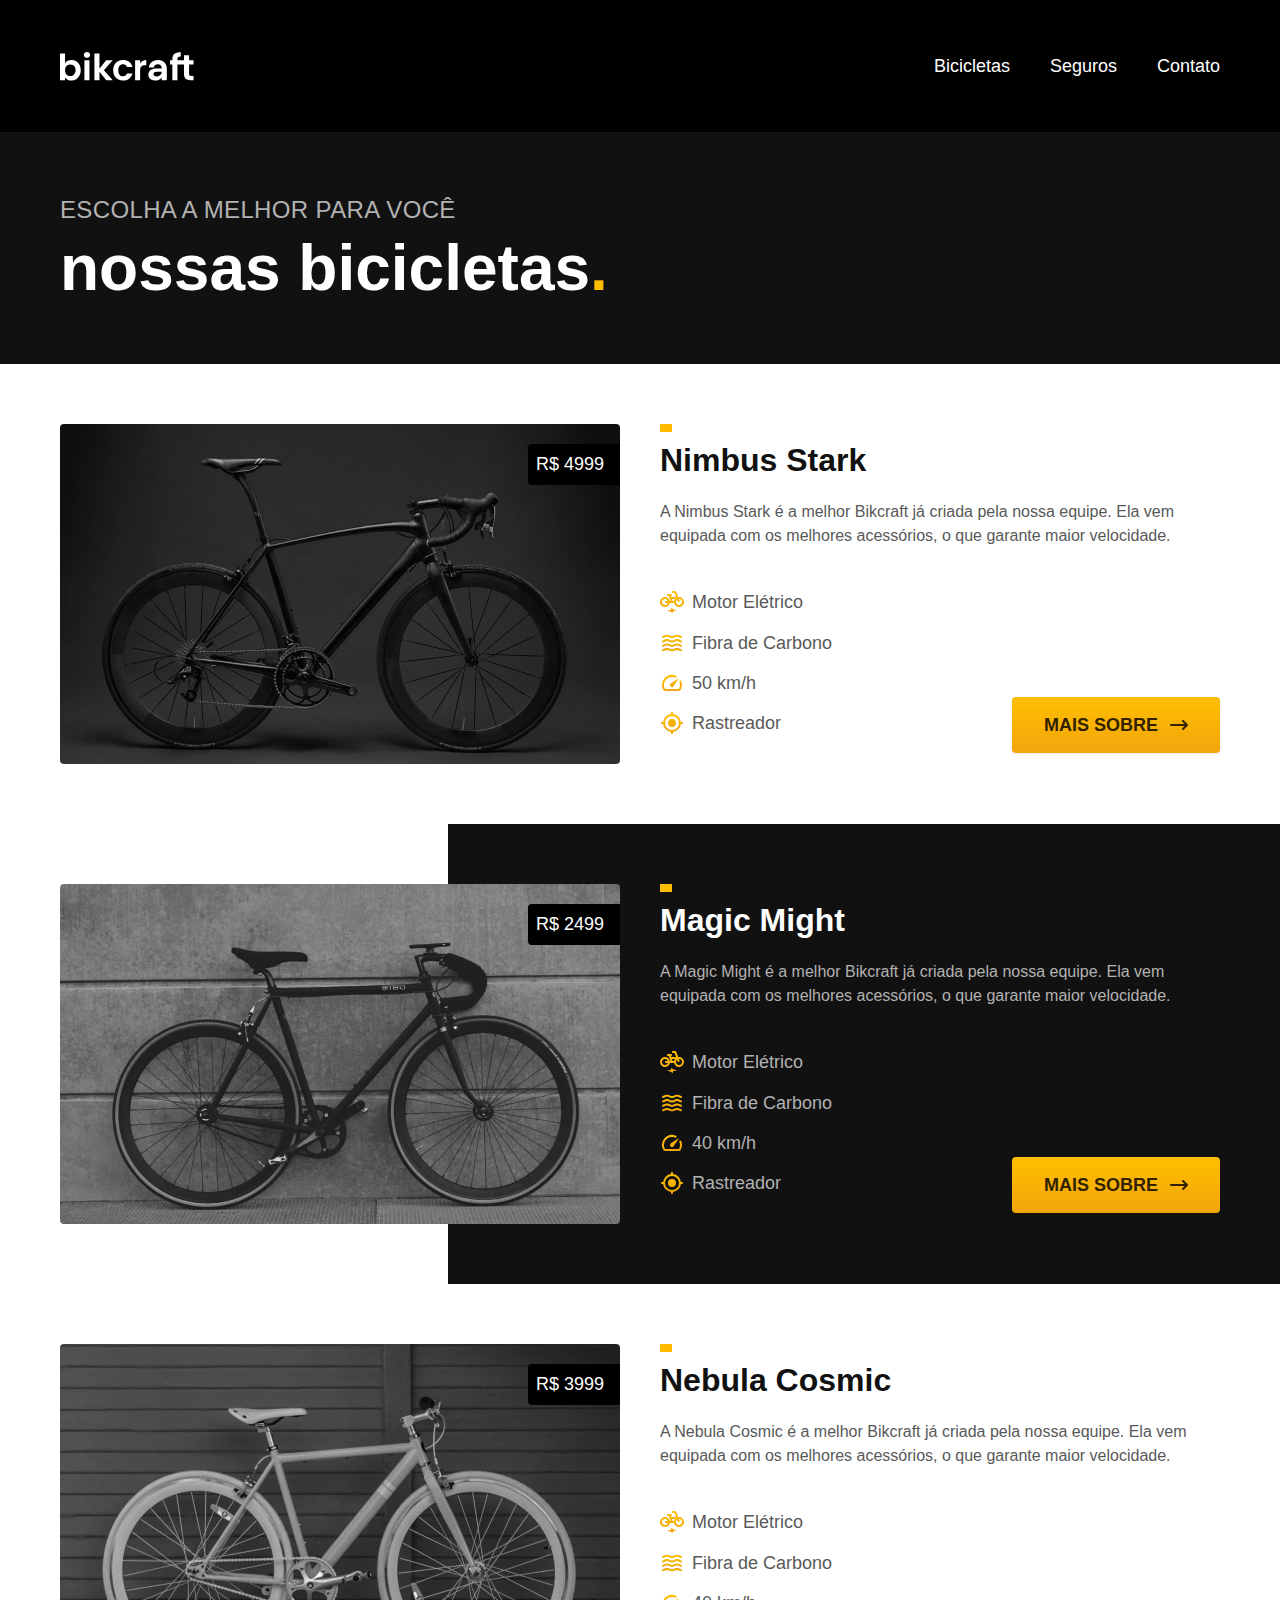
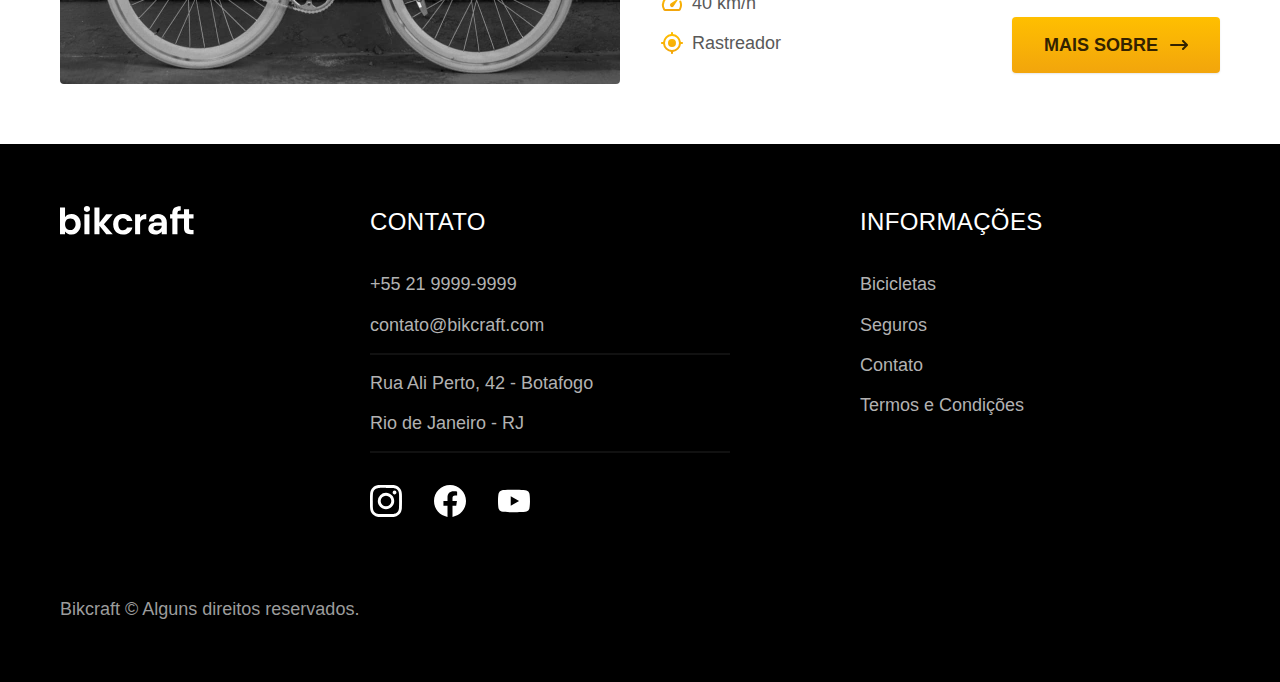
==== bicicletas.html @ 9d976a9d "página de termos e bicicletas" ====
<!DOCTYPE html>
<html lang="pt-br">

<head>
  <meta charset="UTF-8">
  <meta name="viewport" content="width=device-width, initial-scale=1.0">
  <title>Bicicletas | Bikcraft</title>
  <meta name="description" content="Bicicletas.">
  <link rel="stylesheet" href="./css/style.css">
  <!-- <link rel="preconnect" href="https://fonts.googleapis.com">
  <link rel="preconnect" href="https://fonts.gstatic.com" crossorigin>
  <link href="https://fonts.googleapis.com/css2?family=Merriweather:ital,wght@1,900&family=Poppins:wght@400;600&family=Roboto:wght@400;500&display=swap" rel="stylesheet"> -->
</head>

<body id="bicicletas">

  <header class="header-bg">
    <div class="container header">
      <a href="./"><img src="./img/bikcraft.svg" alt="bikcraft"></a>
      <nav aria-label="primaria">
        <ul class="header-menu font-1-m cor-0">
          <li><a href="./bicicletas.html">Bicicletas</a></li>
          <li><a href="./seguros.html">Seguros</a></li>
          <li><a href="./contato.html">Contato</a></li>
        </ul>
      </nav>
    </div>
  </header>

  <main>
    <div class="titulo-bg">
      <div class="container titulo">
        <p class="font-2-l-b cor-5">Escolha a melhor para você</p>
        <h1 class="font-1-xxl cor-0">nossas bicicletas<span class="cor-p1">.</span></h1>
      </div>
    </div>


    <div class="container bicicletas">
      <div class="bicicletas-imagem">
        <img src="./img/bicicletas/nimbus.jpg" alt="Bicicleta Preta">
        <span class="font-2-m cor-0">R$ 4999</span>
      </div>
      <div class="bicicletas-conteudo">
        <h2 class="font-1-xl">Nimbus Stark</h2>
        <p class="font-2-s cor-8">A Nimbus Stark é a melhor Bikcraft já criada pela nossa equipe. Ela vem equipada com os melhores acessórios, o que garante maior velocidade.</p>
        <ul class="font-1-m cor-8">
          <li>
            <img src="./img/icones/eletrica.svg" alt="">
            Motor Elétrico
          </li>
          <li>
            <img src="./img/icones/carbono.svg" alt="">
            Fibra de Carbono
          </li>
          <li>
            <img src="./img/icones/velocidade.svg" alt="">
            50 km/h
          </li>
          <li>
            <img src="./img/icones/rastreador.svg" alt="">
            Rastreador
          </li>
        </ul>
        <a class="botao seta" href="./bicicletas/nimbus.html">Mais Sobre</a>
      </div>
    </div>


    <div class="bicicletas-bg">
      <div class="container bicicletas">
        <div class="bicicletas-imagem">
          <img src="./img/bicicletas/magic.jpg" alt="Bicicleta Preta">
          <span class="font-2-m cor-0">R$ 2499</span>
        </div>
        <div class="bicicletas-conteudo">
          <h2 class="font-1-xl cor-0">Magic Might</h2>
          <p class="font-2-s cor-5">A Magic Might é a melhor Bikcraft já criada pela nossa equipe. Ela vem equipada com os melhores acessórios, o que garante maior velocidade.</p>
          <ul class="font-1-m cor-5">
            <li>
              <img src="./img/icones/eletrica.svg" alt="">
              Motor Elétrico
            </li>
            <li>
              <img src="./img/icones/carbono.svg" alt="">
              Fibra de Carbono
            </li>
            <li>
              <img src="./img/icones/velocidade.svg" alt="">
              40 km/h
            </li>
            <li>
              <img src="./img/icones/rastreador.svg" alt="">
              Rastreador
            </li>
          </ul>
          <a class="botao seta" href="./bicicletas/magic.html">Mais Sobre</a>
        </div>
      </div>
    </div>

    <div class="container bicicletas">
      <div class="bicicletas-imagem">
        <img src="./img/bicicletas/nebula.jpg" alt="Bicicleta Preta">
        <span class="font-2-m cor-0">R$ 3999</span>
      </div>
      <div class="bicicletas-conteudo">
        <h2 class="font-1-xl">Nebula Cosmic</h2>
        <p class="font-2-s cor-8">A Nebula Cosmic é a melhor Bikcraft já criada pela nossa equipe. Ela vem equipada com os melhores acessórios, o que garante maior velocidade.</p>
        <ul class="font-1-m cor-8">
          <li>
            <img src="./img/icones/eletrica.svg" alt="">
            Motor Elétrico
          </li>
          <li>
            <img src="./img/icones/carbono.svg" alt="">
            Fibra de Carbono
          </li>
          <li>
            <img src="./img/icones/velocidade.svg" alt="">
            40 km/h
          </li>
          <li>
            <img src="./img/icones/rastreador.svg" alt="">
            Rastreador
          </li>
        </ul>
        <a class="botao seta" href="./bicicletas/nebula.html">Mais Sobre</a>
      </div>
    </div>


  </main>

  <footer class="footer-bg">
    <div class="container footer">
      <img src="./img/bikcraft.svg" alt="Bikcraft">
      <div class="footer-contato">
        <h3 class="font-2-l-b cor-0">Contato</h3>
        <ul class="font-2-m cor-5">
          <li><a href="tel:+5521999999999">+55 21 9999-9999</a></li>
          <li><a href="mailto:contato@bikcraft.com">contato@bikcraft.com</a></li>
          <li>Rua Ali Perto, 42 - Botafogo</li>
          <li>Rio de Janeiro - RJ</li>
        </ul>
        <div class="footer-redes">
          <a href="./"><img src="./img/redes/instagram.svg" alt="Instragram"></a>
          <a href="./"><img src="./img/redes/facebook.svg" alt="Facebook"></a>
          <a href="./"><img src="./img/redes/youtube.svg" alt="Youtube"></a>
        </div>
      </div>
      <div class="footer-informacoes">
        <h3 class="font-2-l-b cor-0">Informações</h3>
        <nav>
          <ul class="font-1-m cor-5">
            <li><a href="./bicicletas.html">Bicicletas</a></li>
            <li><a href="./seguros.html">Seguros</a></li>
            <li><a href="./contato.html">Contato</a></li>
            <li><a href="./termos.html">Termos e Condições</a></li>
          </ul>
        </nav>
      </div>
      <p class="footer-copy font-2-m cor-6">Bikcraft © Alguns direitos reservados.</p>
    </div>
  </footer>


  <script src="script.js"></script>
</body>

</html>
---- css/style.css ----
@import "./global/global.css";
@import "./utilidades/tipografia.css";
@import "./utilidades/cores.css";

@import "./global/header.css";
@import "./global/footer.css";

/* Utilidades */
@import "./utilidades/componentes.css";

/* Home */
@import "./home/introducao.css";
@import "./home/tecnologia.css";
@import "./home/parceiros.css";
@import "./home/depoimento.css";

/* Bicicletas */
@import "./bicicletas/bicicletas-lista.css";
@import "./bicicletas/bicicletas.css";

/* Seguros */
@import "./seguros/seguros.css";

/* Termos */
@import "./termos/termos.css";
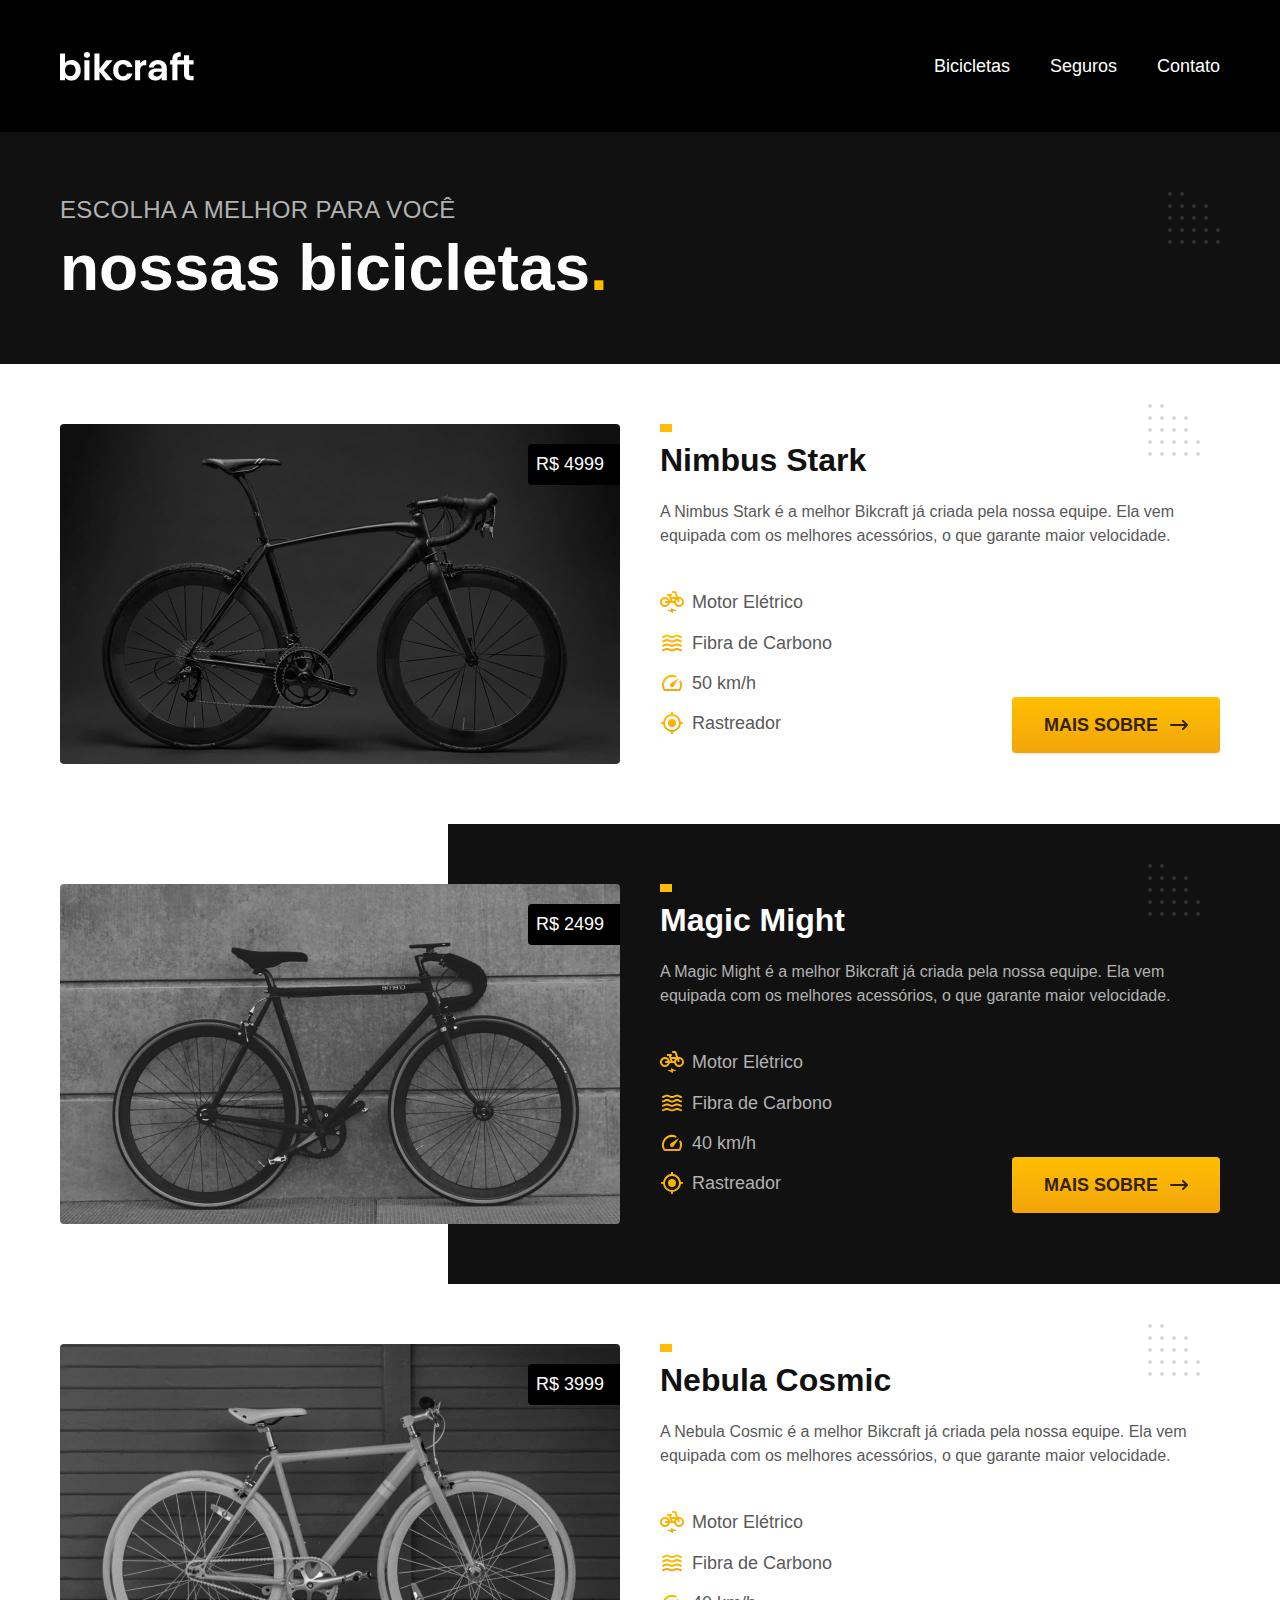
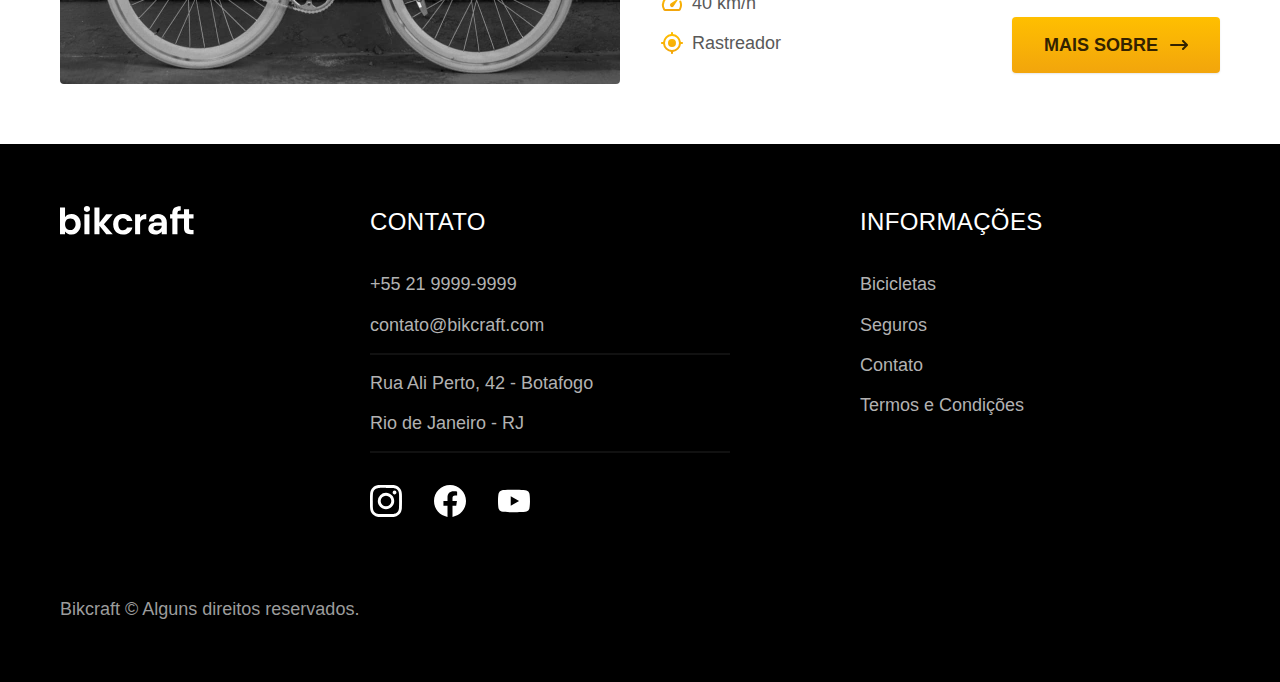
==== commit ab97403e: "Conclusão paginas html e estilo css" ====
--- a/bicicletas.html
+++ b/bicicletas.html
@@ -6,17 +6,15 @@
   <meta name="viewport" content="width=device-width, initial-scale=1.0">
   <title>Bicicletas | Bikcraft</title>
   <meta name="description" content="Bicicletas.">
+  <link rel="preload" href="./css/style.css" as="style">
   <link rel="stylesheet" href="./css/style.css">
-  <!-- <link rel="preconnect" href="https://fonts.googleapis.com">
-  <link rel="preconnect" href="https://fonts.gstatic.com" crossorigin>
-  <link href="https://fonts.googleapis.com/css2?family=Merriweather:ital,wght@1,900&family=Poppins:wght@400;600&family=Roboto:wght@400;500&display=swap" rel="stylesheet"> -->
 </head>
 
 <body id="bicicletas">
 
   <header class="header-bg">
     <div class="container header">
-      <a href="./"><img src="./img/bikcraft.svg" alt="bikcraft"></a>
+      <a href="./"><img src="./img/bikcraft.svg" width="136" height="32" alt="bikcraft"></a>
       <nav aria-label="primaria">
         <ul class="header-menu font-1-m cor-0">
           <li><a href="./bicicletas.html">Bicicletas</a></li>
@@ -38,7 +36,7 @@
 
     <div class="container bicicletas">
       <div class="bicicletas-imagem">
-        <img src="./img/bicicletas/nimbus.jpg" alt="Bicicleta Preta">
+        <img src="./img/bicicletas/nimbus.jpg" width="1120" height="680" alt="Bicicleta Preta">
         <span class="font-2-m cor-0">R$ 4999</span>
       </div>
       <div class="bicicletas-conteudo">
@@ -46,19 +44,19 @@
         <p class="font-2-s cor-8">A Nimbus Stark é a melhor Bikcraft já criada pela nossa equipe. Ela vem equipada com os melhores acessórios, o que garante maior velocidade.</p>
         <ul class="font-1-m cor-8">
           <li>
-            <img src="./img/icones/eletrica.svg" alt="">
+            <img src="./img/icones/eletrica.svg" width="24" height="24" alt="">
             Motor Elétrico
           </li>
           <li>
-            <img src="./img/icones/carbono.svg" alt="">
+            <img src="./img/icones/carbono.svg" width="24" height="24" alt="">
             Fibra de Carbono
           </li>
           <li>
-            <img src="./img/icones/velocidade.svg" alt="">
+            <img src="./img/icones/velocidade.svg" width="24" height="24" alt="">
             50 km/h
           </li>
           <li>
-            <img src="./img/icones/rastreador.svg" alt="">
+            <img src="./img/icones/rastreador.svg" width="24" height="24" alt="">
             Rastreador
           </li>
         </ul>
@@ -70,7 +68,7 @@
     <div class="bicicletas-bg">
       <div class="container bicicletas">
         <div class="bicicletas-imagem">
-          <img src="./img/bicicletas/magic.jpg" alt="Bicicleta Preta">
+          <img src="./img/bicicletas/magic.jpg" width="1120" height="680" alt="Bicicleta Preta">
           <span class="font-2-m cor-0">R$ 2499</span>
         </div>
         <div class="bicicletas-conteudo">
@@ -78,19 +76,19 @@
           <p class="font-2-s cor-5">A Magic Might é a melhor Bikcraft já criada pela nossa equipe. Ela vem equipada com os melhores acessórios, o que garante maior velocidade.</p>
           <ul class="font-1-m cor-5">
             <li>
-              <img src="./img/icones/eletrica.svg" alt="">
+              <img src="./img/icones/eletrica.svg" width="24" height="24" alt="">
               Motor Elétrico
             </li>
             <li>
-              <img src="./img/icones/carbono.svg" alt="">
+              <img src="./img/icones/carbono.svg" width="24" height="24" alt="">
               Fibra de Carbono
             </li>
             <li>
-              <img src="./img/icones/velocidade.svg" alt="">
+              <img src="./img/icones/velocidade.svg" width="24" height="24" alt="">
               40 km/h
             </li>
             <li>
-              <img src="./img/icones/rastreador.svg" alt="">
+              <img src="./img/icones/rastreador.svg" width="24" height="24" alt="">
               Rastreador
             </li>
           </ul>
@@ -101,7 +99,7 @@
 
     <div class="container bicicletas">
       <div class="bicicletas-imagem">
-        <img src="./img/bicicletas/nebula.jpg" alt="Bicicleta Preta">
+        <img src="./img/bicicletas/nebula.jpg" width="1120" height="680" alt="Bicicleta Preta">
         <span class="font-2-m cor-0">R$ 3999</span>
       </div>
       <div class="bicicletas-conteudo">
@@ -109,19 +107,19 @@
         <p class="font-2-s cor-8">A Nebula Cosmic é a melhor Bikcraft já criada pela nossa equipe. Ela vem equipada com os melhores acessórios, o que garante maior velocidade.</p>
         <ul class="font-1-m cor-8">
           <li>
-            <img src="./img/icones/eletrica.svg" alt="">
+            <img src="./img/icones/eletrica.svg" width="24" height="24" alt="">
             Motor Elétrico
           </li>
           <li>
-            <img src="./img/icones/carbono.svg" alt="">
+            <img src="./img/icones/carbono.svg" width="24" height="24" alt="">
             Fibra de Carbono
           </li>
           <li>
-            <img src="./img/icones/velocidade.svg" alt="">
+            <img src="./img/icones/velocidade.svg" width="24" height="24" alt="">
             40 km/h
           </li>
           <li>
-            <img src="./img/icones/rastreador.svg" alt="">
+            <img src="./img/icones/rastreador.svg" width="24" height="24" alt="">
             Rastreador
           </li>
         </ul>
@@ -134,7 +132,7 @@
 
   <footer class="footer-bg">
     <div class="container footer">
-      <img src="./img/bikcraft.svg" alt="Bikcraft">
+      <img src="./img/bikcraft.svg" width="136" height="32" alt="Bikcraft">
       <div class="footer-contato">
         <h3 class="font-2-l-b cor-0">Contato</h3>
         <ul class="font-2-m cor-5">
@@ -144,9 +142,9 @@
           <li>Rio de Janeiro - RJ</li>
         </ul>
         <div class="footer-redes">
-          <a href="./"><img src="./img/redes/instagram.svg" alt="Instragram"></a>
-          <a href="./"><img src="./img/redes/facebook.svg" alt="Facebook"></a>
-          <a href="./"><img src="./img/redes/youtube.svg" alt="Youtube"></a>
+          <a href="./"><img src="./img/redes/instagram.svg" width="32" height="32" alt="Instragram"></a>
+          <a href="./"><img src="./img/redes/facebook.svg" width="32" height="32" alt="Facebook"></a>
+          <a href="./"><img src="./img/redes/youtube.svg" width="32" height="32" alt="Youtube"></a>
         </div>
       </div>
       <div class="footer-informacoes">
@@ -165,7 +163,6 @@
   </footer>
 
 
-  <script src="script.js"></script>
 </body>
 
 </html>--- a/css/style.css
+++ b/css/style.css
@@ -7,6 +7,7 @@
 
 /* Utilidades */
 @import "./utilidades/componentes.css";
+@import "./utilidades/formulario.css";
 
 /* Home */
 @import "./home/introducao.css";
@@ -18,8 +19,21 @@
 @import "./bicicletas/bicicletas-lista.css";
 @import "./bicicletas/bicicletas.css";
 
+/* Bicicleta */
+@import "./bicicleta/bicicleta.css";
+@import "./bicicleta/seguro.css";
+
 /* Seguros */
 @import "./seguros/seguros.css";
+@import "./seguros/vantagens.css";
+@import "./seguros/perguntas.css";
 
 /* Termos */
 @import "./termos/termos.css";
+
+/* Contato */
+@import "./contato/contato.css";
+@import "./contato/lojas.css";
+
+/* Orcamento */
+@import "./orcamento/orcamento.css";
--- a/css/style.css
+++ b/css/style.css
@@ -7,6 +7,7 @@
 
 /* Utilidades */
 @import "./utilidades/componentes.css";
+@import "./utilidades/formulario.css";
 
 /* Home */
 @import "./home/introducao.css";
@@ -18,8 +19,21 @@
 @import "./bicicletas/bicicletas-lista.css";
 @import "./bicicletas/bicicletas.css";
 
+/* Bicicleta */
+@import "./bicicleta/bicicleta.css";
+@import "./bicicleta/seguro.css";
+
 /* Seguros */
 @import "./seguros/seguros.css";
+@import "./seguros/vantagens.css";
+@import "./seguros/perguntas.css";
 
 /* Termos */
 @import "./termos/termos.css";
+
+/* Contato */
+@import "./contato/contato.css";
+@import "./contato/lojas.css";
+
+/* Orcamento */
+@import "./orcamento/orcamento.css";
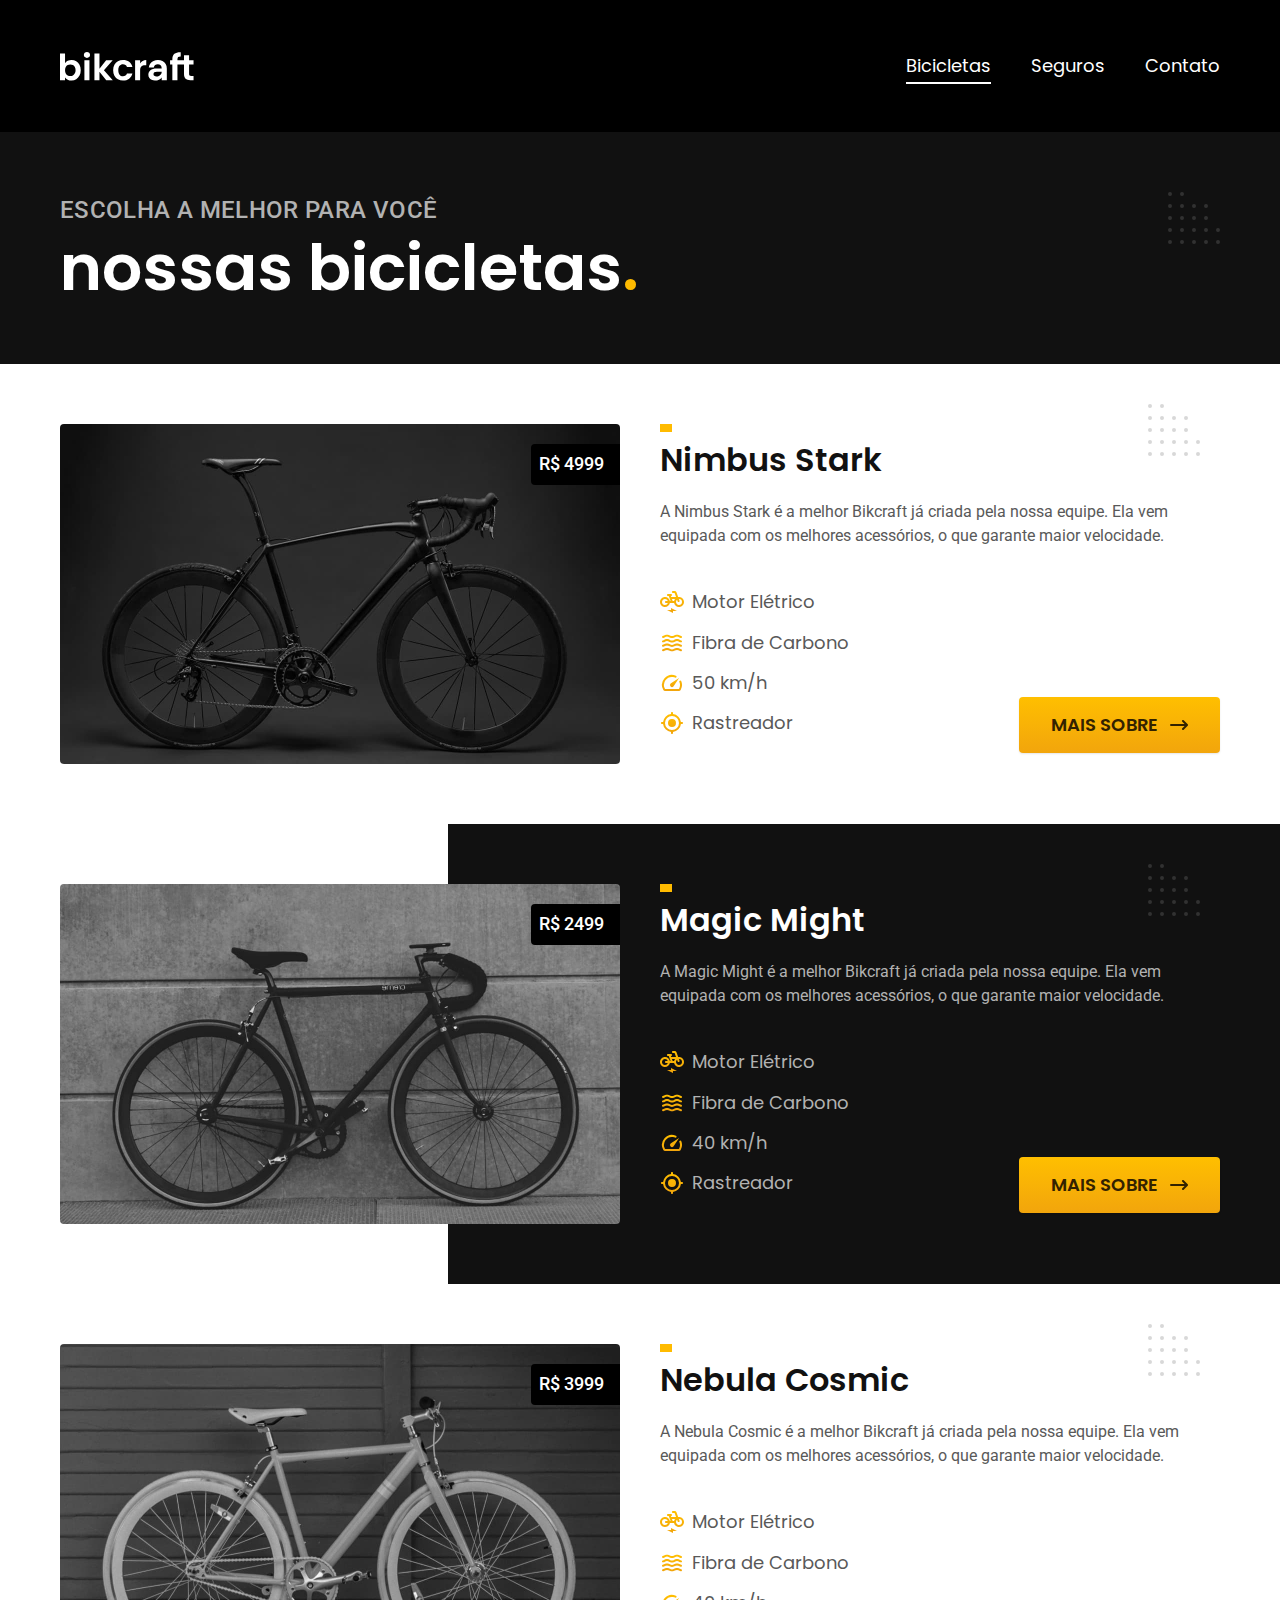
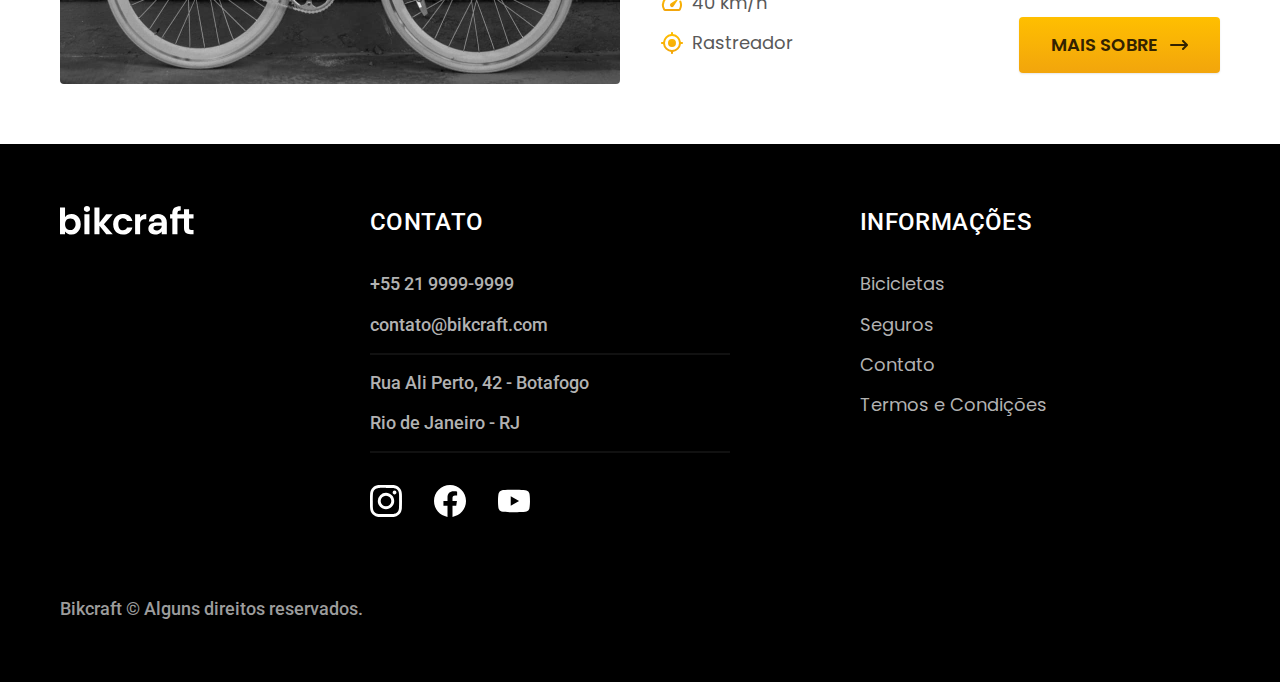
==== commit 9022a8e8: "Otimizado para produção" ====
--- a/bicicletas.html
+++ b/bicicletas.html
@@ -6,8 +6,13 @@
   <meta name="viewport" content="width=device-width, initial-scale=1.0">
   <title>Bicicletas | Bikcraft</title>
   <meta name="description" content="Bicicletas.">
-  <link rel="preload" href="./css/style.css" as="style">
-  <link rel="stylesheet" href="./css/style.css">
+  <link rel="icon" href="./favicon.svg" type="image/svg+xml">
+  <link rel="preload" href="./css/style.min.css" as="style">
+  <link rel="stylesheet" href="./css/style.min.css">
+  <link rel="preconnect" href="https://fonts.googleapis.com">
+  <link rel="preconnect" href="https://fonts.gstatic.com" crossorigin>
+  <link href="https://fonts.googleapis.com/css2?family=Merriweather:ital,wght@1,900&family=Poppins:wght@400;600&family=Roboto:wght@400;500&display=swap" rel="stylesheet">
+  <script>document.documentElement.classList.add('js')</script>
 </head>
 
 <body id="bicicletas">
@@ -162,7 +167,7 @@
     </div>
   </footer>
 
-
+  <script src="./js/script.js"></script>
 </body>
 
 </html>--- a/css/style.min.css
+++ b/css/style.min.css
@@ -0,0 +1 @@
+body{margin:0;font-family:Arial,Helvetica,sans-serif;color:#111}blockquote,dd,h1,h2,h3,h4 ul,p{margin:0}ul{padding:0;list-style:none}a{text-decoration:none;color:inherit}img{max-width:100%;height:auto;display:block}img[src$=".jpg"]{border-radius:4px}.font-1-xs{font:400 0.75rem/1.35 Poppins,sans-serif}.font-2-xs{font:400 0.875rem/1.43 Roboto,sans-serif}.font-1-s{font:400 1rem/1.5 Poppins,sans-serif}.font-2-s{font:400 1rem/1.5 Roboto,sans-serif}.font-1-m,.font-1-m-b{font:400 1.125rem/1.35 Poppins,sans-serif}.font-1-m-b{font-weight:600}.font-2-m{font:500 1.125rem/1.35 Roboto,sans-serif}.font-1-l{font:400 1.5rem/1.5 Poppins,sans-serif}.font-2-l,.font-2-l-b{font:400 1.5rem/1.5 Roboto,sans-serif}.font-2-l-b{font-weight:500;letter-spacing:.015em;text-transform:uppercase}.font-1-xl{font:600 2rem/1.25 Poppins,sans-serif}.font-2-xl{font:500 2rem/1.25 Roboto,sans-serif}.font-1-xxl{font:600 4rem/1.125 Poppins,sans-serif}@media (max-width:1200px){.font-1-xxl{font-size:3rem}.font-2-l,.font-2-l-b{font-size:1.125rem}}@media (max-width:800px){.font-1-xxl{font-size:2rem}.font-1-xl,.font-2-xl{font-size:1.5rem}}:root{--cor-0:#ffffff;--cor-1:#f7f7f7;--cor-2:#ededed;--cor-3:#dedede;--cor-4:#cccccc;--cor-5:#b2b2b2;--cor-6:#9c9c9c;--cor-7:#717171;--cor-8:#595959;--cor-9:#404040;--cor-10:#2e2e2e;--cor-11:#111111;--cor-12:#000000;--cor-p1:#ffbb00;--cor-p2:#e5a40b;--cor-p3:#a66f00;--cor-p4:#664400;--cor-p5:#332200}.cor-0{color:var(--cor-0)}.cor-1{color:var(--cor-1)}.cor-2{color:var(--cor-2)}.cor-3{color:var(--cor-3)}.cor-4{color:var(--cor-4)}.cor-5{color:var(--cor-5)}.cor-6{color:var(--cor-6)}.cor-7{color:var(--cor-7)}.cor-8{color:var(--cor-8)}.cor-9{color:var(--cor-9)}.cor-10{color:var(--cor-10)}.cor-11{color:var(--cor-11)}.cor-12{color:var(--cor-12)}.cor-p1{color:var(--cor-p1)}.cor-p2{color:var(--cor-p2)}.cor-p3{color:var(--cor-p3)}.cor-p4{color:var(--cor-p4)}.cor-p5{color:var(--cor-p5)}.js .fadeInDown{transform:translate3d(0,-20px,0)}.js .fadeInUp{transform:translate3d(0,20px,0)}.js .fadeInRight{transform:translate3d(20px,0,0)}.js .fadeInLeft{transform:translate3d(-20px,0,0)}.js [data-anime]{opacity:0}.js .anime{opacity:1;transform:none;transition:transform .8s,opacity .8s}.header-bg{background-color:var(--cor-12)}.header{display:flex;flex-wrap:wrap;gap:20px;justify-content:space-between;align-items:center;padding-top:20px;padding-bottom:20px}.header-menu{display:flex;flex-wrap:wrap;gap:40px}.header-menu a{display:inline-block;padding:16px 0;position:relative}.header-menu a::after{content:"";display:block;height:2px;width:0;background:var(--cor-0);margin-top:4px;position:absolute}.header-menu a.ativo::after,.header-menu a:hover::after{width:100%;transition:.3s}@media (max-width:800px){.header-menu{gap:20px}.header-menu a{background:var(--cor-11);padding:12px 16px;border-radius:4px}.header-menu a:hover{background:var(--cor-10)}.header a::after{display:none}}@media (max-width:600px){.header-menu{gap:12px}.header-menu a{padding:8px 12px;font-size:14px}}.footer-bg{background-color:var(--cor-12)}.footer{display:grid;grid-template-columns:3fr 5fr 4fr;gap:40px;padding-top:60px;padding-bottom:60px}.footer h3{margin-bottom:32px}.footer-contato ul{margin-bottom:32px}.footer-contato li:nth-child(2n)::after{content:"";display:block;max-width:360px;height:2px;background-color:var(--cor-11);margin-top:16px}.footer li{margin-bottom:16px}.footer-redes{display:flex;gap:32px}.footer a:hover{color:var(--cor-0)}.footer-copy{grid-column:1/-1;margin-top:40px}@media (max-width:800px){.footer>img{display:none}.footer{grid-template-columns:repeat(2,1fr)}}@media (max-width:600px){.footer{grid-template-columns:1fr;gap:60px}.footer-copy{margin-top:0}}.container{box-sizing:border-box;max-width:1200px;padding-left:20px;padding-right:20px;margin-left:auto;margin-right:auto}.botao{display:inline-block;padding:16px 32px;background:linear-gradient(#ffbf00,#f2a50c);border-radius:4px;box-shadow:0 1px 2px rgba(0,0,0,.1);text-transform:uppercase;color:var(--cor-p5);font:600 1.125rem/1.35 Poppins,sans-serif;max-width:max-content;border:none;cursor:pointer}.botao:hover{background:linear-gradient(#ffb60d,#e59317)}.botao.secundario{background:var(--cor-10);color:var(--cor-2)}.botao.secundario:hover{background:var(--cor-9)}.botao.seta{display:flex;align-items:center}.botao.seta::after{content:"";display:inline-block;width:18px;height:10px;margin-left:12px;background:url("../img/icones/seta.svg")}.botao.seta:hover::after{transform:translateX(4px);transition:.2s}@media (max-width:600px){.botao{padding:12px 16px;font-size:1rem}}.link{display:inline-block;color:var(--cor-p1);font:500 1.5rem/1.5 Poppins,sans-serif;text-transform:uppercase}.link::after{content:"";display:block;width:100%;height:4px;background-color:currentColor}.link:hover{color:var(--cor-0)}.titulo-bg{padding-top:60px;padding-bottom:60px;background-color:var(--cor-11)}.titulo{background:url("../img/dec/top-right.svg") no-repeat top right 20px}.titulo p{margin-bottom:4px}@media (max-width:800px){.titulo-bg{padding-top:40px;padding-bottom:40px}.titulo p{font-size:1rem;text-transform:lowercase;font-weight:400}}.form{display:grid;grid-template-columns:1fr 1fr;gap:20px}.form label{display:block;font:400 1rem/1.5 Poppins,sans-serif;margin-bottom:4px}.form .col-2{grid-column:span 2}.form input[type=email],.form input[type=text],.form textarea{font:400 1rem/1.5 Roboto,sans-serif;background:var(--cor-1);border:1px solid var(--cor-2);padding:12px;border-radius:4px;width:100%;box-sizing:border-box}.form input[type=email]:focus,.form input[type=text]:focus,.form textarea:focus{outline:0;border-color:var(--cor-p1);background:var(--cor-0);box-shadow:0 0 0 2px #fea}@media (max-width:600px){.form{grid-template-columns:1fr}.form .col-2{grid-column:1}}.introducao-bg{background:var(--cor-12) url("../img/dec/bottom-left.svg") no-repeat bottom 160px left 20px;box-shadow:inset 0 -120px var(--cor-0)}.introducao{display:grid;grid-template-columns:1fr 1fr;gap:0 40px}.introducao-conteudo{align-self:end;padding-bottom:200px}.introducao img{width:100%;height:100%;object-fit:cover;border-radius:4px}.introducao h1{margin-bottom:32px}.introducao p{margin-bottom:20px}@media (max-width:800px){.introducao-bg{background:var(--cor-11);padding-top:40px;box-shadow:inset 0 -60px var(--cor-0)}.introducao{grid-template-columns:1fr;gap:32px}.introducao-conteudo{padding-bottom:0}.introducao h1{margin-bottom:16px}.introducao img{height:300px;width:100%}}.tecnologia-bg{background-color:var(--cor-11);box-shadow:inset 0 80px var(--cor-0),inset 0 -80px var(--cor-0)}.tecnologia{display:grid;grid-template-columns:1fr 1fr;gap:40px}.tecnologia-imagem img{width:100%;height:100%;object-fit:cover;object-position:left}.tecnologia-conteudo{padding-top:160px;padding-bottom:160px}.tecnologia-conteudo>span{display:block;margin-bottom:20px}.tecnologia-conteudo h2{margin-bottom:32px}.tecnologia-conteudo>p{margin-bottom:20px}.tecnologia a{margin-bottom:80px}.tecnologia-vantagens{display:flex;gap:40px}.tecnologia-vantagens h3{margin-bottom:8px;width:max-content}.tecnologia-vantagens img{width:24px;margin-bottom:8px}@media (max-width:800px){.tecnologia-bg{box-shadow:initial}.tecnologia{grid-template-columns:1fr}.tecnologia-conteudo{padding-top:60px;padding-bottom:60px}.tecnologia-imagem{display:none}.tecnologia a{margin-bottom:60px}}@media (max-width:600px){.tecnologia-vantagens{flex-direction:column}}.parceiros{padding-top:60px;padding-bottom:120px}.parceiros h2{margin-bottom:60px}.parceiros ul{padding:0 20px;max-width:1400px;display:grid;grid-template-columns:repeat(4,1fr);margin:0 auto}.parceiros li{display:flex;padding:32px;border-left:2px solid var(--cor-2)}.parceiros img{margin:auto}.parceiros li:first-child,.parceiros li:nth-child(5){border-left:none}.parceiros li:nth-child(n+5){border-top:2px solid var(--cor-2)}@media (max-width:800px){.parceiros{padding-bottom:60px}.parceiros li{display:flex;padding:20px}.parceiros h2{margin-bottom:20px}.parceiros ul{grid-template-columns:repeat(2,1fr)}.parceiros li:nth-child(n+3){border-top:2px solid var(--cor-2)}.parceiros li:nth-child(odd){border-left:none}}.depoimento{display:grid;grid-template-columns:repeat(2,1fr);background-color:var(--cor-p1);overflow:hidden}.depoimento img{max-height:680px;width:100%;height:100%;object-fit:cover;border-radius:0}.depoimento-conteudo{padding:40px 40px 80px 80px;align-self:end;background:url("../img/dec/bottom-right-p.svg") no-repeat bottom 40px right 40px}.depoimento-conteudo p{max-width:32ch;font-family:Merriweather,serif;font-style:italic;font-weight:900;margin-bottom:32px;position:relative}.depoimento p::after,.depoimento p::before{font-size:5rem;color:var(--cor-p2);position:absolute}.depoimento p::before{content:"“";left:-50px;top:-20px}.depoimento p::after{content:"”"}@media (min-width:1200px){.depoimento img{max-height:520px}}@media (max-width:800px){.depoimento{grid-template-columns:1fr;text-align:center}.depoimento img{max-height:200px}.depoimento-conteudo{padding:40px 20px;justify-self:center}}.bicicletas-lista{padding-top:60px;padding-bottom:120px}.bicicletas-lista h2{margin-bottom:40px}.bicicletas-lista ul{display:flex;gap:40px;padding:0 20px 20px 20px;max-width:1400px;margin-left:auto;margin-right:auto;overflow-x:auto}.bicicletas-lista li{min-width:280px}#bicicleta .bicicletas-lista ul{padding:0 0 20px 0}.bicicletas-lista a{display:block}.bicicletas-lista img{margin-bottom:16px}.bicicletas-lista h3{margin-bottom:8px;display:flex;align-items:center}.bicicletas-lista h3::before{content:"";background-color:var(--cor-p1);height:8px;width:12px;margin-right:8px;display:inline-block;transition:width .3s}.bicicletas-lista a:hover h3::before{width:24px;transition:width .3s}.bicicletas-lista li span{padding-left:20px}@media (max-width:800px){.bicicletas-lista{padding-bottom:60px}.bicicletas-lista ul{gap:20px}}.bicicletas-bg{background:linear-gradient(to right,var(--cor-0) 35%,var(--cor-11) 0)}.bicicletas{display:grid;grid-template-columns:repeat(2,1fr);gap:40px;padding-top:60px;padding-bottom:60px;background:url("../img/dec/top-right.svg") no-repeat top 40px right 40px}.bicicletas-imagem{display:grid}.bicicletas-imagem img{grid-area:1/1}.bicicletas-imagem span{grid-area:1/1;place-self:start end;margin-top:20px;display:inline-block;background:var(--cor-12);padding:8px 16px 8px 8px;border-radius:4px 0 0 4px}.bicicletas-conteudo{display:grid;grid-template-columns:1fr auto;align-content:start}.bicicletas h2,.bicicletas p{grid-column:1/-1}.bicicletas h2{margin-bottom:20px}.bicicletas h2::before{content:"";display:block;width:12px;height:8px;background-color:var(--cor-p1);margin-bottom:8px}.bicicletas p{margin-bottom:24px}.bicicletas a{place-self:end}.bicicletas li{display:flex;align-items:center}.bicicletas ul{display:grid;gap:16px}.bicicletas-conteudo img{width:24px;margin-right:8px}@media (max-width:800px){.bicicletas-bg{background:var(--cor-11)}.bicicletas{grid-template-columns:1fr;gap:20px;padding-top:40px;padding-bottom:40px}}@media (max-width:600px){.bicicletas-conteudo{grid-template-columns:1fr}.bicicletas ul{font-size:1rem;grid-template-columns:repeat(2,1fr);margin-bottom:32px}.bicicletas a{place-self:start}.bicicletas-bg{background-color:var(--cor-11)}}.bicicleta{display:grid;grid-template-columns:repeat(2,1fr);align-items:start;gap:40px;padding-top:60px;padding-bottom:60px}#bicicleta .titulo p{text-transform:uppercase}.bicicleta-imagens{display:flex;flex-wrap:wrap;gap:20px}.bicicleta-imagens img{flex:1;min-width:200px}.bicicleta-imagens img:first-child{min-width:100%}.bicicleta-conteudo>p{margin-bottom:32px}.bicicleta-comprar{display:grid;grid-template-columns:max-content auto;align-items:center;justify-items:start;gap:8px 12px;margin-bottom:40px}.bicicleta-comprar a{grid-row:span 2}.bicicleta-comprar span{display:flex;align-items:center;background-color:var(--cor-12);gap:8px;padding:4px 8px;border-radius:4px}.bicicleta-conteudo h2{text-transform:uppercase;letter-spacing:.15em;margin-bottom:12px}.bicicleta-ficha,.bicicleta-informacoes{padding:32px;background-color:var(--cor-12);border-radius:4px}.bicicleta-informacoes{margin-bottom:40px;display:grid;grid-template-columns:repeat(2,1fr);gap:32px}.bicicleta-informacoes img{width:24px;margin-bottom:8px}.bicicleta-informacoes h3{margin-bottom:8px}.bicicleta-ficha li{padding:4px 0;display:flex;justify-content:space-between;border-bottom:1px solid var(--cor-11)}.bicicleta-ficha li:last-child{border-bottom:none}.bicicleta-ficha span{color:var(--cor-6)}@media (max-width:800px){.bicicleta{grid-template-columns:1fr;padding-top:40px;padding-bottom:40px}.bicicleta-imagens{grid-row:2}}@media (max-width:400px){.bicicleta-informacoes{grid-template-columns:1fr}.bicicleta-comprar{grid-template-columns:1fr}}.seguro-bg{background-color:var(--cor-11);box-shadow:inset 0 120px var(--cor-0),inset 0 -120px var(--cor-12)}.seguro{display:grid;grid-template-columns:repeat(2,1fr);gap:40px}.seguro-imagem img{width:100%;height:100%;object-fit:cover}.seguro-conteudo{padding-top:180px;padding-bottom:180px}.seguro h2{margin-bottom:32px}.seguro p{margin-bottom:20px}@media (max-width:800px){.seguro-bg{box-shadow:inset 0 -60px var(--cor-12)}.seguro{grid-template-columns:1fr}.seguro-conteudo{grid-row:1;padding-top:40px;padding-bottom:0}}.seguros-bg{background:var(--cor-11)}.seguros{padding-top:60px;padding-bottom:60px;display:grid;grid-template-columns:repeat(2,1fr);gap:40px;align-items:center}#seguros .seguros{padding-top:0}.seguros h2{grid-column:1/-1}.seguros-item{background-color:var(--cor-12);padding:32px 32px 32px 60px;display:grid;grid-template-columns:1fr auto;border-radius:4px}.seguros-item h3{margin-bottom:40px}.seguros-item span{grid-column:2;display:block;text-align:right}.seguros-item ul{grid-column:1/-1;margin-bottom:32px}.seguros-item li{display:flex;align-items:center;position:relative}.seguros-item li+li{margin-top:20px}.seguros-item li::before{content:"";display:inline-block;width:13px;height:9px;background-image:url("../img/icones/lista.svg");position:absolute;left:-21px}.seguros-item a{grid-column:1/-1}@media (max-width:800px){.seguros{grid-template-columns:1fr}}.vantagens-bg{background-color:var(--cor-12)}.vantagens{padding-top:120px;padding-bottom:120px}.vantagens h2{margin-bottom:60px}.vantagens ul{display:grid;grid-template-columns:repeat(auto-fit,minmax(280px,max-content));gap:40px 80px}.vantagens h3,.vantagens img{margin-bottom:8px}@media (max-width:800px){.vantagens{padding-top:60px;padding-bottom:60px}.vantagens h2{margin-bottom:40px}.vantagens ul{gap:20px}}.perguntas{padding-top:120px;padding-bottom:120px}.perguntas h2{margin-bottom:60px}.perguntas dl>div{padding:20px;border-radius:4px}.perguntas dl>div:nth-child(odd){background-color:var(--cor-1)}.perguntas button{display:grid;grid-template-columns:auto 1fr auto;align-items:center;gap:8px;cursor:pointer;border:none;background:0 0;width:100%;text-align:left}.perguntas button::before{content:"";display:inline-block;width:12px;height:8px;background-color:var(--cor-p1)}.perguntas button::after{content:"";display:inline-block;width:14px;height:6px;background:url("../img/icones/seta-abrir.svg");transition:.3s}.perguntas button:hover::after,.perguntas button[aria-expanded=true]::after{transform:rotate(180deg)}.js .perguntas dd{display:none}.js .perguntas dd.ativo{display:block}.perguntas dd{padding-left:20px;padding-top:16px;max-width:80ch}@media (max-width:800px){.perguntas{padding-top:60px;padding-bottom:60px}.perguntas h2{margin-bottom:40px}}.termos{padding-top:80px;padding-bottom:80px}.termos h2{font-weight:600;margin-bottom:20px}.termos p+h2{margin-top:40px}.termos p{max-width:75ch;margin-bottom:24px}#contato{background:linear-gradient(var(--cor-11) 600px,var(--cor-1) 0)}.contato{display:grid;grid-template-columns:5fr 7fr}.contato-dados,.contato-formulario{padding:60px;box-shadow:0 1px 2px rgba(0,0,0,.1)}.contato-dados{border-radius:5px 0 0 5px;background:var(--cor-12) url("../img/dec/bottom-left.svg") no-repeat bottom 20px left 20px}.contato-formulario{border-radius:0 5px 5px 0;background:var(--cor-0) url("../img/dec/bottom-right.svg") no-repeat bottom 20px right 20px}.contato-dados h2{margin-bottom:60px}.contato-endereco{margin-bottom:32px;padding-left:28px;background:url("../img/icones/local.svg") no-repeat 0 2px}.contato-endereco p{margin-bottom:8px}.contato-meios a{display:block;max-width:max-content;margin-bottom:8px;padding-left:28px}.contato-meios a:hover{color:var(--cor-0)}.contato-meios a:first-child{background:url("../img/icones/email.svg") no-repeat 0 2px}.contato-meios a:nth-child(2){margin-bottom:32px}.contato-meios a:nth-child(3){background:url("../img/icones/telefone.svg") no-repeat 0 2px;margin-bottom:60px}.contato-redes{display:flex;gap:32px;padding-left:28px}@media (max-width:800px){.contato{grid-template-columns:1fr}.contato-dados,.contato-formulario{padding:20px}.contato-dados{border-radius:5px 5px 0 0;background:var(--cor-12)}.contato-formulario{border-radius:0 0 5px 5px}.contato-dados h2,.contato-meios a:nth-child(3){margin-bottom:32px}.contato-redes{margin-bottom:12px}}.lojas{display:grid;grid-template-columns:1fr 1fr;gap:0 40px;padding-top:120px;padding-bottom:120px}.lojas h2{grid-column:1/-1;margin-bottom:60px}.lojas img{border-radius:4px 4px 0 0}.lojas-item{border-radius:4px;background:var(--cor-0);box-shadow:0 1px 2px rgba(0,0,0,.1)}.lojas-conteudo{display:grid;grid-template-columns:1fr 1fr;gap:32px 16px;padding:32px}.lojas-conteudo h3,.lojas-tempo{grid-column:1/-1}.lojas-dados{display:grid;gap:8px;border-left:2px solid var(--cor-2);padding-left:12px}.lojas-tempo{display:flex;align-items:center;gap:8px}@media (max-width:800px){.lojas{gap:20px;padding-top:60px;padding-bottom:60px}.lojas h2{margin-bottom:32px}.lojas-conteudo{grid-template-columns:1fr}}@media (max-width:600px){.lojas{grid-template-columns:1fr}}#orcamento{background:linear-gradient(var(--cor-11) 600px,var(--cor-1) 0)}.orcamento{display:grid;grid-template-columns:5fr 7fr;padding-bottom:120px}.orcamento h2{text-transform:uppercase;position:relative;display:flex;align-items:center}.orcamento h2::before{content:"";display:inline-block;width:4px;height:8px;background-color:var(--cor-p1);position:absolute;left:-12px}.orcamento-dados,.orcamento-produto{padding:60px;box-shadow:0 1px 2px rgba(0,0,0,.1)}.orcamento-produto{border-radius:5px 0 0 5px;background:var(--cor-12) url("../img/dec/bottom-left.svg") no-repeat bottom 20px left 20px;display:grid;grid-template-columns:1fr 1fr;gap:20px;align-content:start}.orcamento-produto>*{grid-column:1/-1}.orcamento-produto>label{grid-column:initial}.orcamento-produto label{font:400 1rem/1.5 Poppins,sans-serif;color:var(--cor-4);background-color:var(--cor-10);border-radius:4px;padding:12px 16px;cursor:pointer;display:grid;grid-template-columns:auto 1fr auto;align-items:center;border:1px solid var(--cor-10)}.orcamento-produto label::before{content:"";display:inline-block;box-sizing:border-box;width:12px;height:12px;border:1px solid var(--cor-6);border-radius:50%;margin-right:8px}.orcamento-produto input:checked+label::before{border-color:var(--cor-7);box-shadow:inset 0 0 0 3px var(--cor-0),inset 0 0 0 6px var(--cor-7)}.orcamento-produto label:hover{background-color:var(--cor-9);border-color:var(--cor-9)}.orcamento-produto input:focus+label{box-shadow:0 0 0 2px var(--cor-p1);border:1px solid var(--cor-12)}.orcamento-produto label span{display:none}.orcamento-produto input:checked+label span{display:inline-block}.orcamento-produto input{opacity:0;position:absolute;pointer-events:none}.orcamento-produto input:checked+label{background-color:var(--cor-0);color:var(--cor-11)}.orcamento-dados{border-radius:0 5px 5px 0;background:var(--cor-0) url("../img/dec/bottom-right.svg") no-repeat bottom 20px right 20px}.orcamento-conteudo{display:none}.orcamento-conteudo h2,.orcamento-dados h2:nth-of-type(n+2){margin-top:20px}#bikcraft:checked~#orcamento-bikcraft,#seguro:checked~#orcamento-seguro{display:grid;gap:20px}.orcamento-detalhes{display:none;background-color:var(--cor-0);padding:20px;grid-template-columns:1fr 1fr;border-radius:4px;align-items:center}.orcamento-detalhes li{display:flex;align-items:center;margin-bottom:9px}.orcamento-detalhes li img{width:16px;margin-right:8px}.orcamento-produto input:checked+label+.orcamento-detalhes{display:grid}@media (max-width:1200px){.orcamento-dados,.orcamento-produto{padding:32px}}@media (max-width:800px){.orcamento{grid-template-columns:1fr}.orcamento-produto{border-radius:0 5px 5px 0;background:var(--cor-12)}.orcamento-dados{border-radius:0 0 5px 5px}}@media (max-width:400px){.orcamento-produto{grid-template-columns:1fr}}--- a/css/style.min.css
+++ b/css/style.min.css
@@ -0,0 +1 @@
+body{margin:0;font-family:Arial,Helvetica,sans-serif;color:#111}blockquote,dd,h1,h2,h3,h4 ul,p{margin:0}ul{padding:0;list-style:none}a{text-decoration:none;color:inherit}img{max-width:100%;height:auto;display:block}img[src$=".jpg"]{border-radius:4px}.font-1-xs{font:400 0.75rem/1.35 Poppins,sans-serif}.font-2-xs{font:400 0.875rem/1.43 Roboto,sans-serif}.font-1-s{font:400 1rem/1.5 Poppins,sans-serif}.font-2-s{font:400 1rem/1.5 Roboto,sans-serif}.font-1-m,.font-1-m-b{font:400 1.125rem/1.35 Poppins,sans-serif}.font-1-m-b{font-weight:600}.font-2-m{font:500 1.125rem/1.35 Roboto,sans-serif}.font-1-l{font:400 1.5rem/1.5 Poppins,sans-serif}.font-2-l,.font-2-l-b{font:400 1.5rem/1.5 Roboto,sans-serif}.font-2-l-b{font-weight:500;letter-spacing:.015em;text-transform:uppercase}.font-1-xl{font:600 2rem/1.25 Poppins,sans-serif}.font-2-xl{font:500 2rem/1.25 Roboto,sans-serif}.font-1-xxl{font:600 4rem/1.125 Poppins,sans-serif}@media (max-width:1200px){.font-1-xxl{font-size:3rem}.font-2-l,.font-2-l-b{font-size:1.125rem}}@media (max-width:800px){.font-1-xxl{font-size:2rem}.font-1-xl,.font-2-xl{font-size:1.5rem}}:root{--cor-0:#ffffff;--cor-1:#f7f7f7;--cor-2:#ededed;--cor-3:#dedede;--cor-4:#cccccc;--cor-5:#b2b2b2;--cor-6:#9c9c9c;--cor-7:#717171;--cor-8:#595959;--cor-9:#404040;--cor-10:#2e2e2e;--cor-11:#111111;--cor-12:#000000;--cor-p1:#ffbb00;--cor-p2:#e5a40b;--cor-p3:#a66f00;--cor-p4:#664400;--cor-p5:#332200}.cor-0{color:var(--cor-0)}.cor-1{color:var(--cor-1)}.cor-2{color:var(--cor-2)}.cor-3{color:var(--cor-3)}.cor-4{color:var(--cor-4)}.cor-5{color:var(--cor-5)}.cor-6{color:var(--cor-6)}.cor-7{color:var(--cor-7)}.cor-8{color:var(--cor-8)}.cor-9{color:var(--cor-9)}.cor-10{color:var(--cor-10)}.cor-11{color:var(--cor-11)}.cor-12{color:var(--cor-12)}.cor-p1{color:var(--cor-p1)}.cor-p2{color:var(--cor-p2)}.cor-p3{color:var(--cor-p3)}.cor-p4{color:var(--cor-p4)}.cor-p5{color:var(--cor-p5)}.js .fadeInDown{transform:translate3d(0,-20px,0)}.js .fadeInUp{transform:translate3d(0,20px,0)}.js .fadeInRight{transform:translate3d(20px,0,0)}.js .fadeInLeft{transform:translate3d(-20px,0,0)}.js [data-anime]{opacity:0}.js .anime{opacity:1;transform:none;transition:transform .8s,opacity .8s}.header-bg{background-color:var(--cor-12)}.header{display:flex;flex-wrap:wrap;gap:20px;justify-content:space-between;align-items:center;padding-top:20px;padding-bottom:20px}.header-menu{display:flex;flex-wrap:wrap;gap:40px}.header-menu a{display:inline-block;padding:16px 0;position:relative}.header-menu a::after{content:"";display:block;height:2px;width:0;background:var(--cor-0);margin-top:4px;position:absolute}.header-menu a.ativo::after,.header-menu a:hover::after{width:100%;transition:.3s}@media (max-width:800px){.header-menu{gap:20px}.header-menu a{background:var(--cor-11);padding:12px 16px;border-radius:4px}.header-menu a:hover{background:var(--cor-10)}.header a::after{display:none}}@media (max-width:600px){.header-menu{gap:12px}.header-menu a{padding:8px 12px;font-size:14px}}.footer-bg{background-color:var(--cor-12)}.footer{display:grid;grid-template-columns:3fr 5fr 4fr;gap:40px;padding-top:60px;padding-bottom:60px}.footer h3{margin-bottom:32px}.footer-contato ul{margin-bottom:32px}.footer-contato li:nth-child(2n)::after{content:"";display:block;max-width:360px;height:2px;background-color:var(--cor-11);margin-top:16px}.footer li{margin-bottom:16px}.footer-redes{display:flex;gap:32px}.footer a:hover{color:var(--cor-0)}.footer-copy{grid-column:1/-1;margin-top:40px}@media (max-width:800px){.footer>img{display:none}.footer{grid-template-columns:repeat(2,1fr)}}@media (max-width:600px){.footer{grid-template-columns:1fr;gap:60px}.footer-copy{margin-top:0}}.container{box-sizing:border-box;max-width:1200px;padding-left:20px;padding-right:20px;margin-left:auto;margin-right:auto}.botao{display:inline-block;padding:16px 32px;background:linear-gradient(#ffbf00,#f2a50c);border-radius:4px;box-shadow:0 1px 2px rgba(0,0,0,.1);text-transform:uppercase;color:var(--cor-p5);font:600 1.125rem/1.35 Poppins,sans-serif;max-width:max-content;border:none;cursor:pointer}.botao:hover{background:linear-gradient(#ffb60d,#e59317)}.botao.secundario{background:var(--cor-10);color:var(--cor-2)}.botao.secundario:hover{background:var(--cor-9)}.botao.seta{display:flex;align-items:center}.botao.seta::after{content:"";display:inline-block;width:18px;height:10px;margin-left:12px;background:url("../img/icones/seta.svg")}.botao.seta:hover::after{transform:translateX(4px);transition:.2s}@media (max-width:600px){.botao{padding:12px 16px;font-size:1rem}}.link{display:inline-block;color:var(--cor-p1);font:500 1.5rem/1.5 Poppins,sans-serif;text-transform:uppercase}.link::after{content:"";display:block;width:100%;height:4px;background-color:currentColor}.link:hover{color:var(--cor-0)}.titulo-bg{padding-top:60px;padding-bottom:60px;background-color:var(--cor-11)}.titulo{background:url("../img/dec/top-right.svg") no-repeat top right 20px}.titulo p{margin-bottom:4px}@media (max-width:800px){.titulo-bg{padding-top:40px;padding-bottom:40px}.titulo p{font-size:1rem;text-transform:lowercase;font-weight:400}}.form{display:grid;grid-template-columns:1fr 1fr;gap:20px}.form label{display:block;font:400 1rem/1.5 Poppins,sans-serif;margin-bottom:4px}.form .col-2{grid-column:span 2}.form input[type=email],.form input[type=text],.form textarea{font:400 1rem/1.5 Roboto,sans-serif;background:var(--cor-1);border:1px solid var(--cor-2);padding:12px;border-radius:4px;width:100%;box-sizing:border-box}.form input[type=email]:focus,.form input[type=text]:focus,.form textarea:focus{outline:0;border-color:var(--cor-p1);background:var(--cor-0);box-shadow:0 0 0 2px #fea}@media (max-width:600px){.form{grid-template-columns:1fr}.form .col-2{grid-column:1}}.introducao-bg{background:var(--cor-12) url("../img/dec/bottom-left.svg") no-repeat bottom 160px left 20px;box-shadow:inset 0 -120px var(--cor-0)}.introducao{display:grid;grid-template-columns:1fr 1fr;gap:0 40px}.introducao-conteudo{align-self:end;padding-bottom:200px}.introducao img{width:100%;height:100%;object-fit:cover;border-radius:4px}.introducao h1{margin-bottom:32px}.introducao p{margin-bottom:20px}@media (max-width:800px){.introducao-bg{background:var(--cor-11);padding-top:40px;box-shadow:inset 0 -60px var(--cor-0)}.introducao{grid-template-columns:1fr;gap:32px}.introducao-conteudo{padding-bottom:0}.introducao h1{margin-bottom:16px}.introducao img{height:300px;width:100%}}.tecnologia-bg{background-color:var(--cor-11);box-shadow:inset 0 80px var(--cor-0),inset 0 -80px var(--cor-0)}.tecnologia{display:grid;grid-template-columns:1fr 1fr;gap:40px}.tecnologia-imagem img{width:100%;height:100%;object-fit:cover;object-position:left}.tecnologia-conteudo{padding-top:160px;padding-bottom:160px}.tecnologia-conteudo>span{display:block;margin-bottom:20px}.tecnologia-conteudo h2{margin-bottom:32px}.tecnologia-conteudo>p{margin-bottom:20px}.tecnologia a{margin-bottom:80px}.tecnologia-vantagens{display:flex;gap:40px}.tecnologia-vantagens h3{margin-bottom:8px;width:max-content}.tecnologia-vantagens img{width:24px;margin-bottom:8px}@media (max-width:800px){.tecnologia-bg{box-shadow:initial}.tecnologia{grid-template-columns:1fr}.tecnologia-conteudo{padding-top:60px;padding-bottom:60px}.tecnologia-imagem{display:none}.tecnologia a{margin-bottom:60px}}@media (max-width:600px){.tecnologia-vantagens{flex-direction:column}}.parceiros{padding-top:60px;padding-bottom:120px}.parceiros h2{margin-bottom:60px}.parceiros ul{padding:0 20px;max-width:1400px;display:grid;grid-template-columns:repeat(4,1fr);margin:0 auto}.parceiros li{display:flex;padding:32px;border-left:2px solid var(--cor-2)}.parceiros img{margin:auto}.parceiros li:first-child,.parceiros li:nth-child(5){border-left:none}.parceiros li:nth-child(n+5){border-top:2px solid var(--cor-2)}@media (max-width:800px){.parceiros{padding-bottom:60px}.parceiros li{display:flex;padding:20px}.parceiros h2{margin-bottom:20px}.parceiros ul{grid-template-columns:repeat(2,1fr)}.parceiros li:nth-child(n+3){border-top:2px solid var(--cor-2)}.parceiros li:nth-child(odd){border-left:none}}.depoimento{display:grid;grid-template-columns:repeat(2,1fr);background-color:var(--cor-p1);overflow:hidden}.depoimento img{max-height:680px;width:100%;height:100%;object-fit:cover;border-radius:0}.depoimento-conteudo{padding:40px 40px 80px 80px;align-self:end;background:url("../img/dec/bottom-right-p.svg") no-repeat bottom 40px right 40px}.depoimento-conteudo p{max-width:32ch;font-family:Merriweather,serif;font-style:italic;font-weight:900;margin-bottom:32px;position:relative}.depoimento p::after,.depoimento p::before{font-size:5rem;color:var(--cor-p2);position:absolute}.depoimento p::before{content:"“";left:-50px;top:-20px}.depoimento p::after{content:"”"}@media (min-width:1200px){.depoimento img{max-height:520px}}@media (max-width:800px){.depoimento{grid-template-columns:1fr;text-align:center}.depoimento img{max-height:200px}.depoimento-conteudo{padding:40px 20px;justify-self:center}}.bicicletas-lista{padding-top:60px;padding-bottom:120px}.bicicletas-lista h2{margin-bottom:40px}.bicicletas-lista ul{display:flex;gap:40px;padding:0 20px 20px 20px;max-width:1400px;margin-left:auto;margin-right:auto;overflow-x:auto}.bicicletas-lista li{min-width:280px}#bicicleta .bicicletas-lista ul{padding:0 0 20px 0}.bicicletas-lista a{display:block}.bicicletas-lista img{margin-bottom:16px}.bicicletas-lista h3{margin-bottom:8px;display:flex;align-items:center}.bicicletas-lista h3::before{content:"";background-color:var(--cor-p1);height:8px;width:12px;margin-right:8px;display:inline-block;transition:width .3s}.bicicletas-lista a:hover h3::before{width:24px;transition:width .3s}.bicicletas-lista li span{padding-left:20px}@media (max-width:800px){.bicicletas-lista{padding-bottom:60px}.bicicletas-lista ul{gap:20px}}.bicicletas-bg{background:linear-gradient(to right,var(--cor-0) 35%,var(--cor-11) 0)}.bicicletas{display:grid;grid-template-columns:repeat(2,1fr);gap:40px;padding-top:60px;padding-bottom:60px;background:url("../img/dec/top-right.svg") no-repeat top 40px right 40px}.bicicletas-imagem{display:grid}.bicicletas-imagem img{grid-area:1/1}.bicicletas-imagem span{grid-area:1/1;place-self:start end;margin-top:20px;display:inline-block;background:var(--cor-12);padding:8px 16px 8px 8px;border-radius:4px 0 0 4px}.bicicletas-conteudo{display:grid;grid-template-columns:1fr auto;align-content:start}.bicicletas h2,.bicicletas p{grid-column:1/-1}.bicicletas h2{margin-bottom:20px}.bicicletas h2::before{content:"";display:block;width:12px;height:8px;background-color:var(--cor-p1);margin-bottom:8px}.bicicletas p{margin-bottom:24px}.bicicletas a{place-self:end}.bicicletas li{display:flex;align-items:center}.bicicletas ul{display:grid;gap:16px}.bicicletas-conteudo img{width:24px;margin-right:8px}@media (max-width:800px){.bicicletas-bg{background:var(--cor-11)}.bicicletas{grid-template-columns:1fr;gap:20px;padding-top:40px;padding-bottom:40px}}@media (max-width:600px){.bicicletas-conteudo{grid-template-columns:1fr}.bicicletas ul{font-size:1rem;grid-template-columns:repeat(2,1fr);margin-bottom:32px}.bicicletas a{place-self:start}.bicicletas-bg{background-color:var(--cor-11)}}.bicicleta{display:grid;grid-template-columns:repeat(2,1fr);align-items:start;gap:40px;padding-top:60px;padding-bottom:60px}#bicicleta .titulo p{text-transform:uppercase}.bicicleta-imagens{display:flex;flex-wrap:wrap;gap:20px}.bicicleta-imagens img{flex:1;min-width:200px}.bicicleta-imagens img:first-child{min-width:100%}.bicicleta-conteudo>p{margin-bottom:32px}.bicicleta-comprar{display:grid;grid-template-columns:max-content auto;align-items:center;justify-items:start;gap:8px 12px;margin-bottom:40px}.bicicleta-comprar a{grid-row:span 2}.bicicleta-comprar span{display:flex;align-items:center;background-color:var(--cor-12);gap:8px;padding:4px 8px;border-radius:4px}.bicicleta-conteudo h2{text-transform:uppercase;letter-spacing:.15em;margin-bottom:12px}.bicicleta-ficha,.bicicleta-informacoes{padding:32px;background-color:var(--cor-12);border-radius:4px}.bicicleta-informacoes{margin-bottom:40px;display:grid;grid-template-columns:repeat(2,1fr);gap:32px}.bicicleta-informacoes img{width:24px;margin-bottom:8px}.bicicleta-informacoes h3{margin-bottom:8px}.bicicleta-ficha li{padding:4px 0;display:flex;justify-content:space-between;border-bottom:1px solid var(--cor-11)}.bicicleta-ficha li:last-child{border-bottom:none}.bicicleta-ficha span{color:var(--cor-6)}@media (max-width:800px){.bicicleta{grid-template-columns:1fr;padding-top:40px;padding-bottom:40px}.bicicleta-imagens{grid-row:2}}@media (max-width:400px){.bicicleta-informacoes{grid-template-columns:1fr}.bicicleta-comprar{grid-template-columns:1fr}}.seguro-bg{background-color:var(--cor-11);box-shadow:inset 0 120px var(--cor-0),inset 0 -120px var(--cor-12)}.seguro{display:grid;grid-template-columns:repeat(2,1fr);gap:40px}.seguro-imagem img{width:100%;height:100%;object-fit:cover}.seguro-conteudo{padding-top:180px;padding-bottom:180px}.seguro h2{margin-bottom:32px}.seguro p{margin-bottom:20px}@media (max-width:800px){.seguro-bg{box-shadow:inset 0 -60px var(--cor-12)}.seguro{grid-template-columns:1fr}.seguro-conteudo{grid-row:1;padding-top:40px;padding-bottom:0}}.seguros-bg{background:var(--cor-11)}.seguros{padding-top:60px;padding-bottom:60px;display:grid;grid-template-columns:repeat(2,1fr);gap:40px;align-items:center}#seguros .seguros{padding-top:0}.seguros h2{grid-column:1/-1}.seguros-item{background-color:var(--cor-12);padding:32px 32px 32px 60px;display:grid;grid-template-columns:1fr auto;border-radius:4px}.seguros-item h3{margin-bottom:40px}.seguros-item span{grid-column:2;display:block;text-align:right}.seguros-item ul{grid-column:1/-1;margin-bottom:32px}.seguros-item li{display:flex;align-items:center;position:relative}.seguros-item li+li{margin-top:20px}.seguros-item li::before{content:"";display:inline-block;width:13px;height:9px;background-image:url("../img/icones/lista.svg");position:absolute;left:-21px}.seguros-item a{grid-column:1/-1}@media (max-width:800px){.seguros{grid-template-columns:1fr}}.vantagens-bg{background-color:var(--cor-12)}.vantagens{padding-top:120px;padding-bottom:120px}.vantagens h2{margin-bottom:60px}.vantagens ul{display:grid;grid-template-columns:repeat(auto-fit,minmax(280px,max-content));gap:40px 80px}.vantagens h3,.vantagens img{margin-bottom:8px}@media (max-width:800px){.vantagens{padding-top:60px;padding-bottom:60px}.vantagens h2{margin-bottom:40px}.vantagens ul{gap:20px}}.perguntas{padding-top:120px;padding-bottom:120px}.perguntas h2{margin-bottom:60px}.perguntas dl>div{padding:20px;border-radius:4px}.perguntas dl>div:nth-child(odd){background-color:var(--cor-1)}.perguntas button{display:grid;grid-template-columns:auto 1fr auto;align-items:center;gap:8px;cursor:pointer;border:none;background:0 0;width:100%;text-align:left}.perguntas button::before{content:"";display:inline-block;width:12px;height:8px;background-color:var(--cor-p1)}.perguntas button::after{content:"";display:inline-block;width:14px;height:6px;background:url("../img/icones/seta-abrir.svg");transition:.3s}.perguntas button:hover::after,.perguntas button[aria-expanded=true]::after{transform:rotate(180deg)}.js .perguntas dd{display:none}.js .perguntas dd.ativo{display:block}.perguntas dd{padding-left:20px;padding-top:16px;max-width:80ch}@media (max-width:800px){.perguntas{padding-top:60px;padding-bottom:60px}.perguntas h2{margin-bottom:40px}}.termos{padding-top:80px;padding-bottom:80px}.termos h2{font-weight:600;margin-bottom:20px}.termos p+h2{margin-top:40px}.termos p{max-width:75ch;margin-bottom:24px}#contato{background:linear-gradient(var(--cor-11) 600px,var(--cor-1) 0)}.contato{display:grid;grid-template-columns:5fr 7fr}.contato-dados,.contato-formulario{padding:60px;box-shadow:0 1px 2px rgba(0,0,0,.1)}.contato-dados{border-radius:5px 0 0 5px;background:var(--cor-12) url("../img/dec/bottom-left.svg") no-repeat bottom 20px left 20px}.contato-formulario{border-radius:0 5px 5px 0;background:var(--cor-0) url("../img/dec/bottom-right.svg") no-repeat bottom 20px right 20px}.contato-dados h2{margin-bottom:60px}.contato-endereco{margin-bottom:32px;padding-left:28px;background:url("../img/icones/local.svg") no-repeat 0 2px}.contato-endereco p{margin-bottom:8px}.contato-meios a{display:block;max-width:max-content;margin-bottom:8px;padding-left:28px}.contato-meios a:hover{color:var(--cor-0)}.contato-meios a:first-child{background:url("../img/icones/email.svg") no-repeat 0 2px}.contato-meios a:nth-child(2){margin-bottom:32px}.contato-meios a:nth-child(3){background:url("../img/icones/telefone.svg") no-repeat 0 2px;margin-bottom:60px}.contato-redes{display:flex;gap:32px;padding-left:28px}@media (max-width:800px){.contato{grid-template-columns:1fr}.contato-dados,.contato-formulario{padding:20px}.contato-dados{border-radius:5px 5px 0 0;background:var(--cor-12)}.contato-formulario{border-radius:0 0 5px 5px}.contato-dados h2,.contato-meios a:nth-child(3){margin-bottom:32px}.contato-redes{margin-bottom:12px}}.lojas{display:grid;grid-template-columns:1fr 1fr;gap:0 40px;padding-top:120px;padding-bottom:120px}.lojas h2{grid-column:1/-1;margin-bottom:60px}.lojas img{border-radius:4px 4px 0 0}.lojas-item{border-radius:4px;background:var(--cor-0);box-shadow:0 1px 2px rgba(0,0,0,.1)}.lojas-conteudo{display:grid;grid-template-columns:1fr 1fr;gap:32px 16px;padding:32px}.lojas-conteudo h3,.lojas-tempo{grid-column:1/-1}.lojas-dados{display:grid;gap:8px;border-left:2px solid var(--cor-2);padding-left:12px}.lojas-tempo{display:flex;align-items:center;gap:8px}@media (max-width:800px){.lojas{gap:20px;padding-top:60px;padding-bottom:60px}.lojas h2{margin-bottom:32px}.lojas-conteudo{grid-template-columns:1fr}}@media (max-width:600px){.lojas{grid-template-columns:1fr}}#orcamento{background:linear-gradient(var(--cor-11) 600px,var(--cor-1) 0)}.orcamento{display:grid;grid-template-columns:5fr 7fr;padding-bottom:120px}.orcamento h2{text-transform:uppercase;position:relative;display:flex;align-items:center}.orcamento h2::before{content:"";display:inline-block;width:4px;height:8px;background-color:var(--cor-p1);position:absolute;left:-12px}.orcamento-dados,.orcamento-produto{padding:60px;box-shadow:0 1px 2px rgba(0,0,0,.1)}.orcamento-produto{border-radius:5px 0 0 5px;background:var(--cor-12) url("../img/dec/bottom-left.svg") no-repeat bottom 20px left 20px;display:grid;grid-template-columns:1fr 1fr;gap:20px;align-content:start}.orcamento-produto>*{grid-column:1/-1}.orcamento-produto>label{grid-column:initial}.orcamento-produto label{font:400 1rem/1.5 Poppins,sans-serif;color:var(--cor-4);background-color:var(--cor-10);border-radius:4px;padding:12px 16px;cursor:pointer;display:grid;grid-template-columns:auto 1fr auto;align-items:center;border:1px solid var(--cor-10)}.orcamento-produto label::before{content:"";display:inline-block;box-sizing:border-box;width:12px;height:12px;border:1px solid var(--cor-6);border-radius:50%;margin-right:8px}.orcamento-produto input:checked+label::before{border-color:var(--cor-7);box-shadow:inset 0 0 0 3px var(--cor-0),inset 0 0 0 6px var(--cor-7)}.orcamento-produto label:hover{background-color:var(--cor-9);border-color:var(--cor-9)}.orcamento-produto input:focus+label{box-shadow:0 0 0 2px var(--cor-p1);border:1px solid var(--cor-12)}.orcamento-produto label span{display:none}.orcamento-produto input:checked+label span{display:inline-block}.orcamento-produto input{opacity:0;position:absolute;pointer-events:none}.orcamento-produto input:checked+label{background-color:var(--cor-0);color:var(--cor-11)}.orcamento-dados{border-radius:0 5px 5px 0;background:var(--cor-0) url("../img/dec/bottom-right.svg") no-repeat bottom 20px right 20px}.orcamento-conteudo{display:none}.orcamento-conteudo h2,.orcamento-dados h2:nth-of-type(n+2){margin-top:20px}#bikcraft:checked~#orcamento-bikcraft,#seguro:checked~#orcamento-seguro{display:grid;gap:20px}.orcamento-detalhes{display:none;background-color:var(--cor-0);padding:20px;grid-template-columns:1fr 1fr;border-radius:4px;align-items:center}.orcamento-detalhes li{display:flex;align-items:center;margin-bottom:9px}.orcamento-detalhes li img{width:16px;margin-right:8px}.orcamento-produto input:checked+label+.orcamento-detalhes{display:grid}@media (max-width:1200px){.orcamento-dados,.orcamento-produto{padding:32px}}@media (max-width:800px){.orcamento{grid-template-columns:1fr}.orcamento-produto{border-radius:0 5px 5px 0;background:var(--cor-12)}.orcamento-dados{border-radius:0 0 5px 5px}}@media (max-width:400px){.orcamento-produto{grid-template-columns:1fr}}